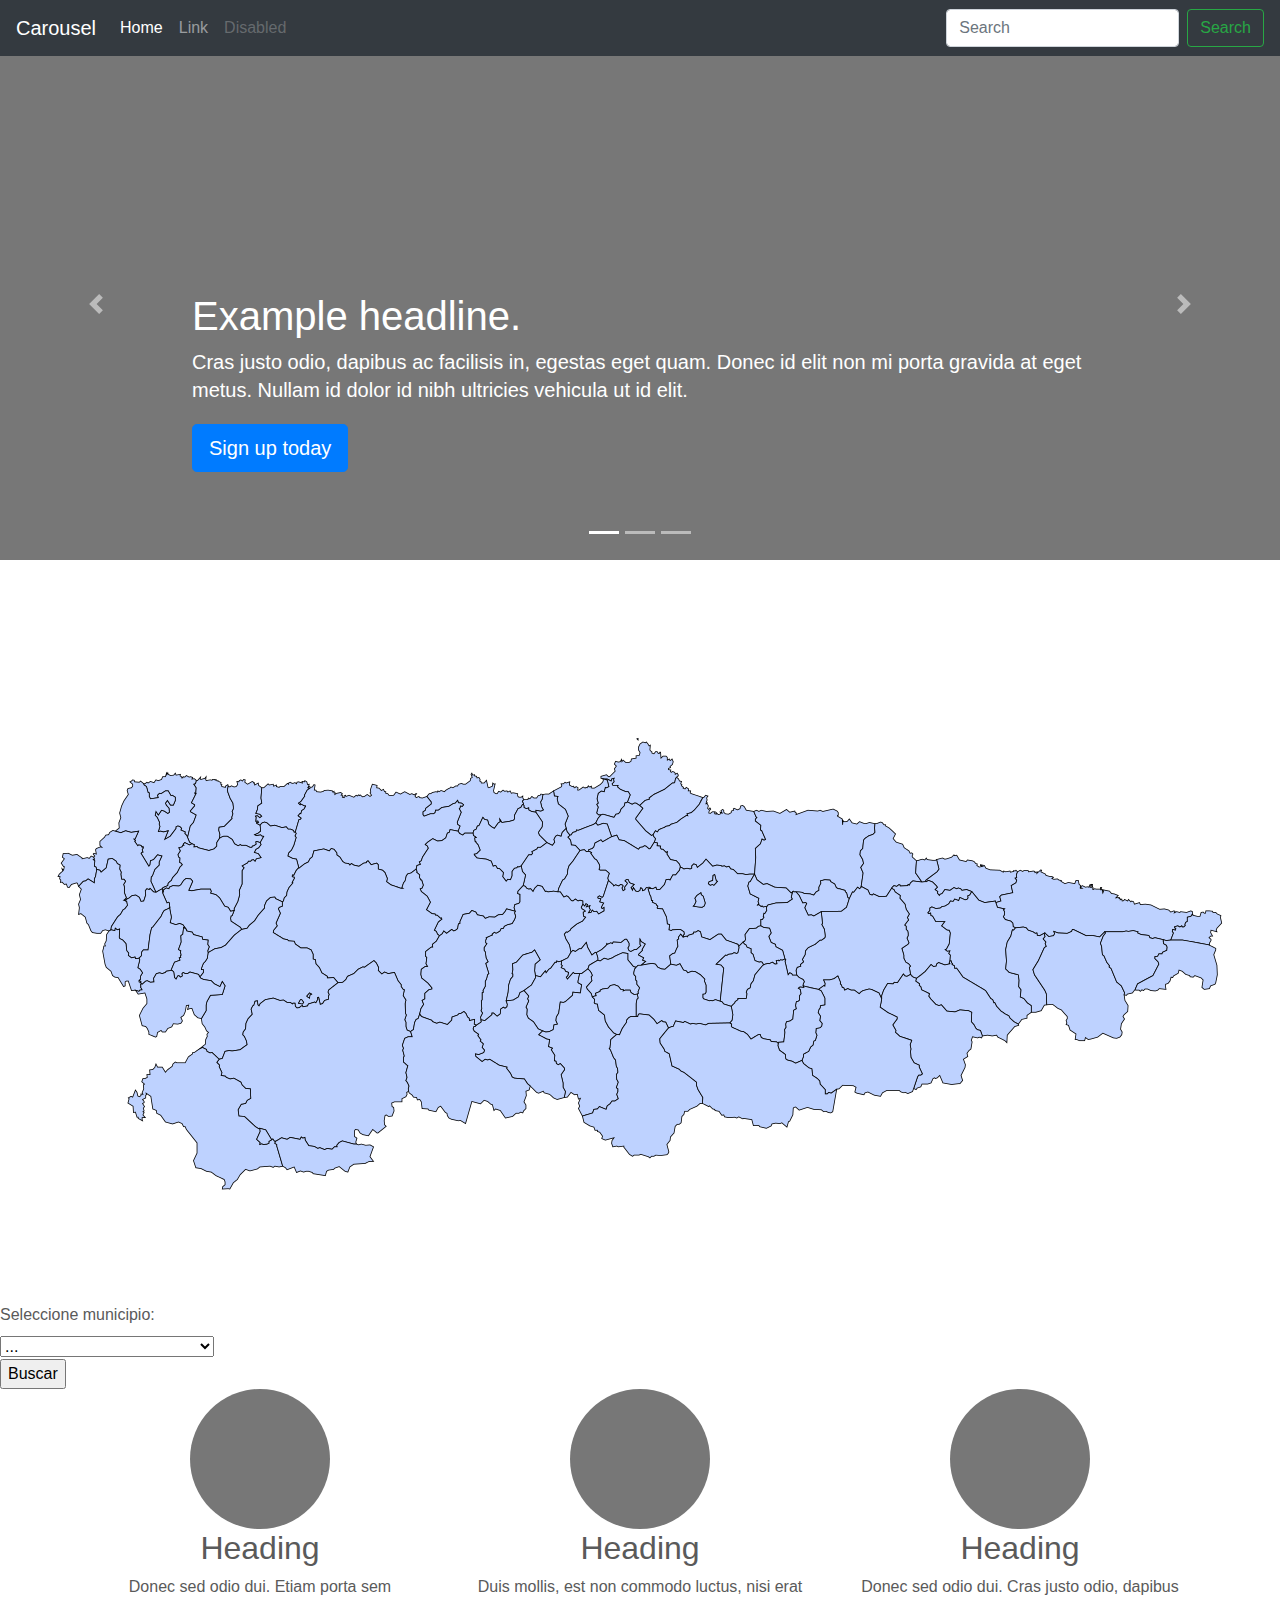
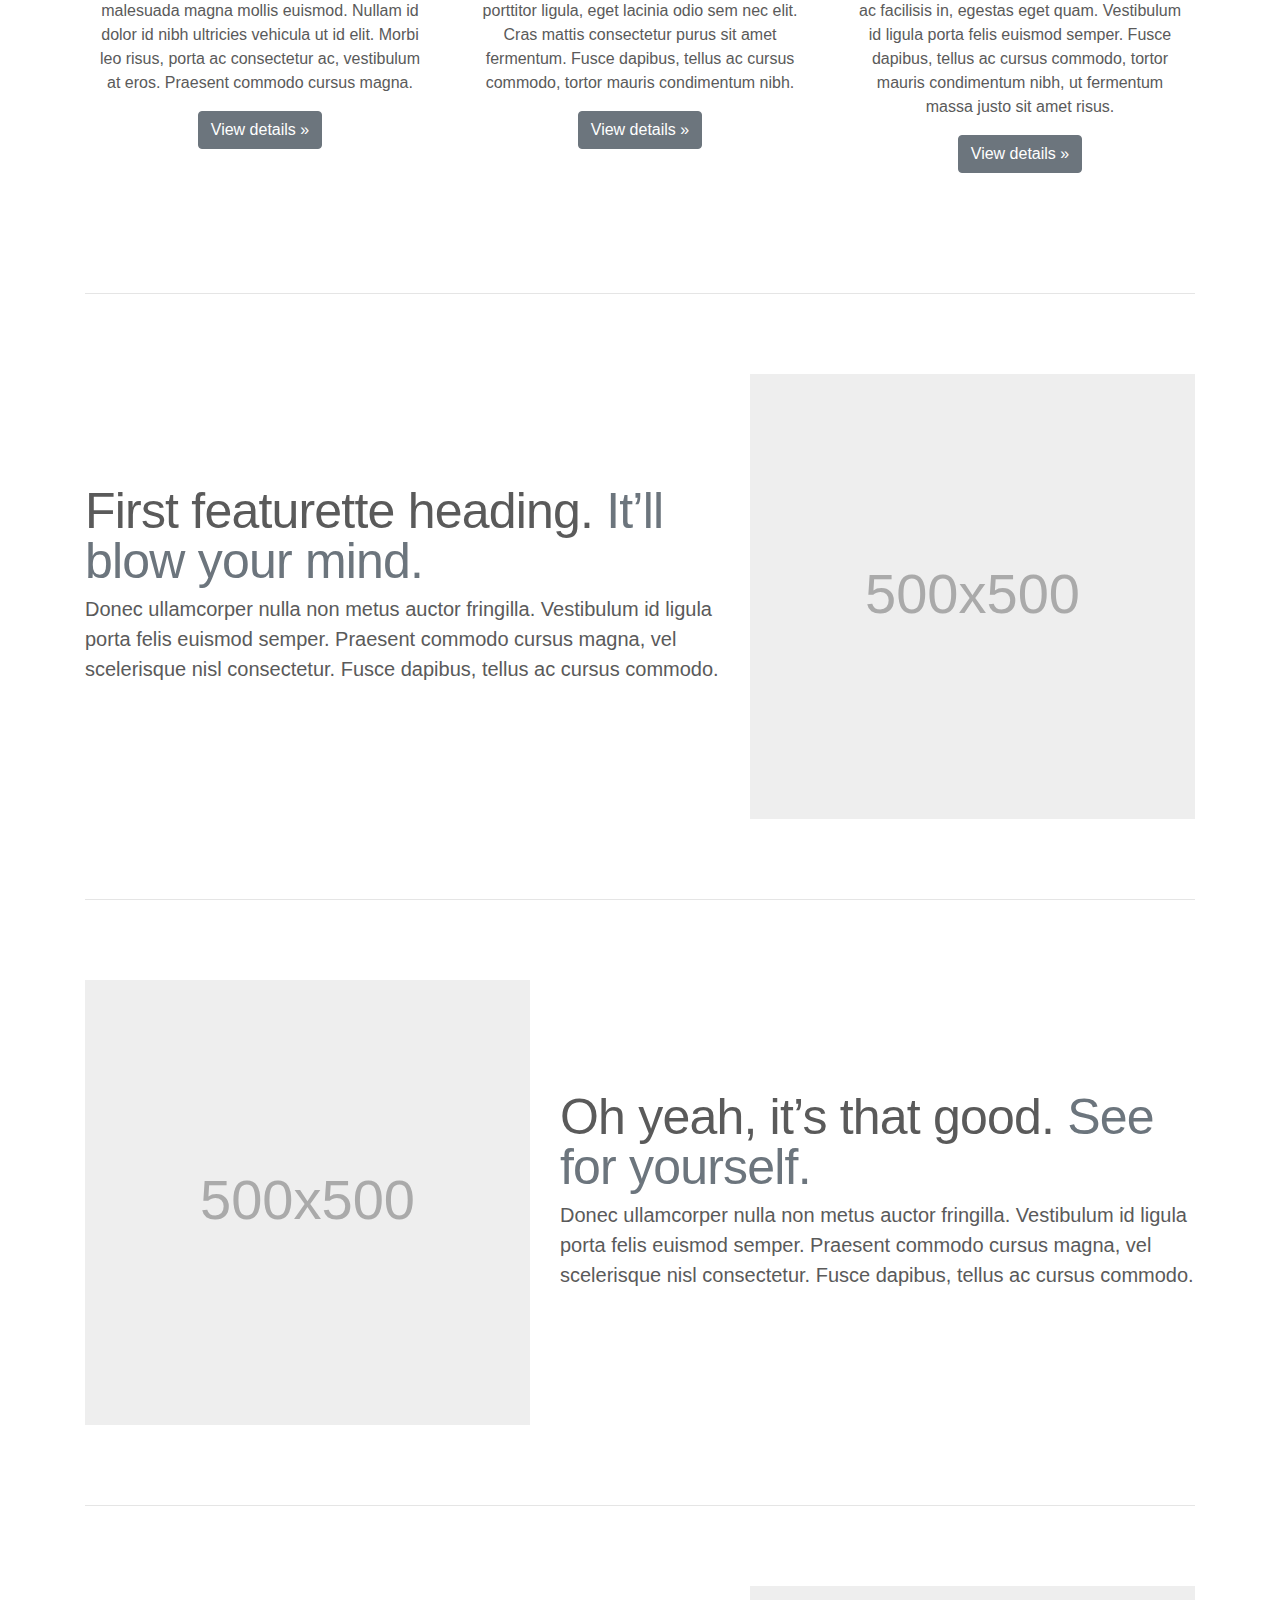
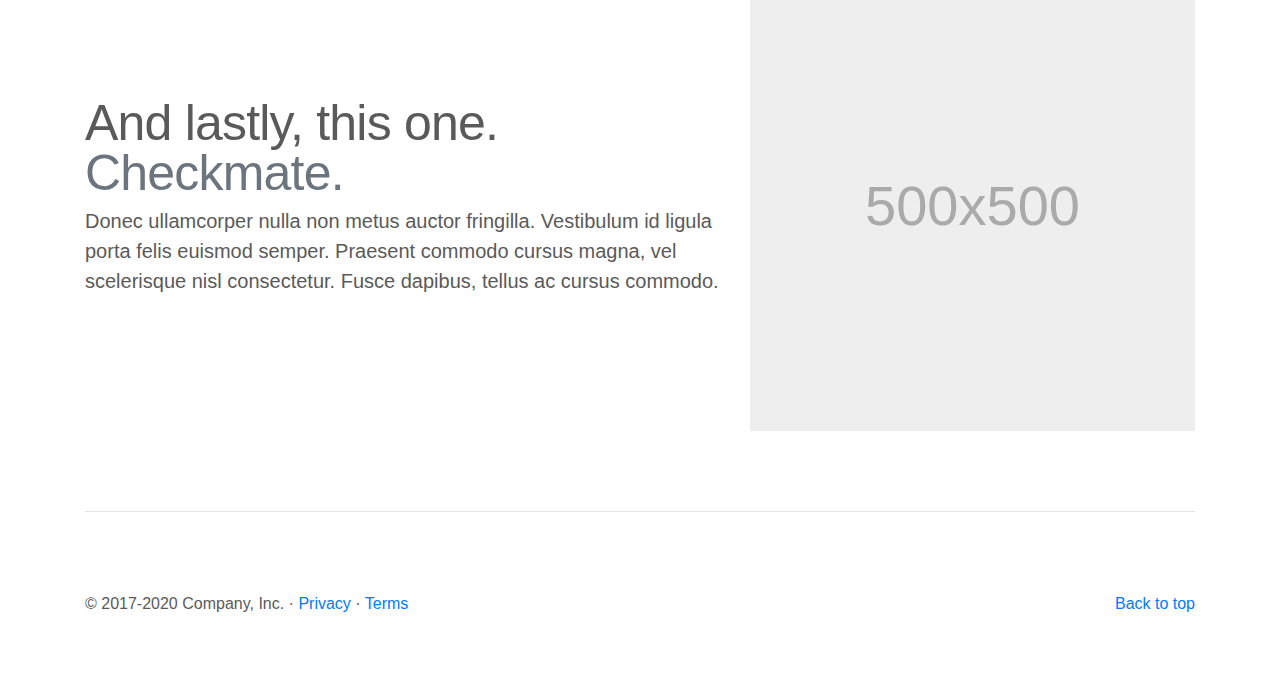
==== index.html @ c5cf4a92 "PROYVERANO2020_I" ====
<!doctype html>
<html lang="en">
  <head>
    <meta charset="utf-8">
    <meta name="viewport" content="width=device-width, initial-scale=1, shrink-to-fit=no">
    <meta name="description" content="">
    <meta name="author" content="Mark Otto, Jacob Thornton, and Bootstrap contributors">
    <meta name="generator" content="Jekyll v4.1.1">
    <title>Carousel Template · Bootstrap</title>

    <link rel="canonical" href="https://getbootstrap.com/docs/4.5/examples/carousel/">

    <!-- Bootstrap core CSS -->
<link rel="stylesheet" href="/css/bootstrap.min.css">    

    <!-- Favicons -->
<link rel="apple-touch-icon" href="/docs/4.5/assets/img/favicons/apple-touch-icon.png" sizes="180x180">
<link rel="icon" href="/docs/4.5/assets/img/favicons/favicon-32x32.png" sizes="32x32" type="image/png">
<link rel="icon" href="/docs/4.5/assets/img/favicons/favicon-16x16.png" sizes="16x16" type="image/png">
<link rel="manifest" href="/docs/4.5/assets/img/favicons/manifest.json">
<link rel="mask-icon" href="/docs/4.5/assets/img/favicons/safari-pinned-tab.svg" color="#563d7c">
<link rel="icon" href="/docs/4.5/assets/img/favicons/favicon.ico">
<meta name="msapplication-config" content="/docs/4.5/assets/img/favicons/browserconfig.xml">
<meta name="theme-color" content="#563d7c">


    <style>
      .bd-placeholder-img {
        font-size: 1.125rem;
        text-anchor: middle;
        -webkit-user-select: none;
        -moz-user-select: none;
        -ms-user-select: none;
        user-select: none;
      }

      @media (min-width: 768px) {
        .bd-placeholder-img-lg {
          font-size: 3.5rem;
        }
      }
    </style>
    <!-- Custom styles for this template -->
    <link href="/css/carousel.css" rel="stylesheet">
    
    <link rel="stylesheet" href="/css/estilos.css">
  </head>
  <body>
    <header>
  <nav class="navbar navbar-expand-md navbar-dark fixed-top bg-dark">
    <a class="navbar-brand" href="#">Carousel</a>
    <button class="navbar-toggler" type="button" data-toggle="collapse" data-target="#navbarCollapse" aria-controls="navbarCollapse" aria-expanded="false" aria-label="Toggle navigation">
      <span class="navbar-toggler-icon"></span>
    </button>
    <div class="collapse navbar-collapse" id="navbarCollapse">
      <ul class="navbar-nav mr-auto">
        <li class="nav-item active">
          <a class="nav-link" href="#">Home <span class="sr-only">(current)</span></a>
        </li>
        <li class="nav-item">
          <a class="nav-link" href="#">Link</a>
        </li>
        <li class="nav-item">
          <a class="nav-link disabled" href="#" tabindex="-1" aria-disabled="true">Disabled</a>
        </li>
      </ul>
      <form class="form-inline mt-2 mt-md-0">
        <input class="form-control mr-sm-2" type="text" placeholder="Search" aria-label="Search">
        <button class="btn btn-outline-success my-2 my-sm-0" type="submit">Search</button>
      </form>
    </div>
  </nav>
</header>

<main role="main">

  <div id="myCarousel" class="carousel slide" data-ride="carousel">
    <ol class="carousel-indicators">
      <li data-target="#myCarousel" data-slide-to="0" class="active"></li>
      <li data-target="#myCarousel" data-slide-to="1"></li>
      <li data-target="#myCarousel" data-slide-to="2"></li>
    </ol>
    <div class="carousel-inner">
      <div class="carousel-item active">
        <svg class="bd-placeholder-img" width="100%" height="100%" xmlns="http://www.w3.org/2000/svg" preserveAspectRatio="xMidYMid slice" focusable="false" role="img"><rect width="100%" height="100%" fill="#777"/></svg>
        <div class="container">
          <div class="carousel-caption text-left">
            <h1>Example headline.</h1>
            <p>Cras justo odio, dapibus ac facilisis in, egestas eget quam. Donec id elit non mi porta gravida at eget metus. Nullam id dolor id nibh ultricies vehicula ut id elit.</p>
            <p><a class="btn btn-lg btn-primary" href="#" role="button">Sign up today</a></p>
          </div>
        </div>
      </div>
      <div class="carousel-item">
        <svg class="bd-placeholder-img" width="100%" height="100%" xmlns="http://www.w3.org/2000/svg" preserveAspectRatio="xMidYMid slice" focusable="false" role="img"><rect width="100%" height="100%" fill="#777"/></svg>
        <div class="container">
          <div class="carousel-caption">
            <h1>Another example headline.</h1>
            <p>Cras justo odio, dapibus ac facilisis in, egestas eget quam. Donec id elit non mi porta gravida at eget metus. Nullam id dolor id nibh ultricies vehicula ut id elit.</p>
            <p><a class="btn btn-lg btn-primary" href="#" role="button">Learn more</a></p>
          </div>
        </div>
      </div>
      <div class="carousel-item">
        <svg class="bd-placeholder-img" width="100%" height="100%" xmlns="http://www.w3.org/2000/svg" preserveAspectRatio="xMidYMid slice" focusable="false" role="img"><rect width="100%" height="100%" fill="#777"/></svg>
        <div class="container">
          <div class="carousel-caption text-right">
            <h1>One more for good measure.</h1>
            <p>Cras justo odio, dapibus ac facilisis in, egestas eget quam. Donec id elit non mi porta gravida at eget metus. Nullam id dolor id nibh ultricies vehicula ut id elit.</p>
            <p><a class="btn btn-lg btn-primary" href="#" role="button">Browse gallery</a></p>
          </div>
        </div>
      </div>
    </div>
    <a class="carousel-control-prev" href="#myCarousel" role="button" data-slide="prev">
      <span class="carousel-control-prev-icon" aria-hidden="true"></span>
      <span class="sr-only">Previous</span>
    </a>
    <a class="carousel-control-next" href="#myCarousel" role="button" data-slide="next">
      <span class="carousel-control-next-icon" aria-hidden="true"></span>
      <span class="sr-only">Next</span>
    </a>
  </div>
  
<!--  Mapa de Asturias-->

<div class="row">
    <div class="col-md-12">
        <img src="/img/Asturias_-_Mapa_municipal.svg.png" alt="Mapa municipal Asturias" class="mapa__centrar-mapa">
    </div>
</div>

<!--Formulario municipios-->

<form name="frmLocalidad" method="get" action="/es/eltiempo/prediccion/municipios">
			<input type="hidden" name="w" value="0" />
			<input type="hidden" name="o" value="0" />
			<div class="titulo">
					<label class="form_nombre_campo" for="localidades_selector">
						Seleccione municipio:</label>
			</div>
			<div class="contenedor_central">
						<select class="form_combo_box" name="l" id="localidades_selector">
							<option selected="selected" value="">...</option>
							<option value="allande-pola-de-allande-id33001">Allande</option>
							<option value="aller-cabanaquinta-cabanaquinta-id33002">Aller</option>
							<option value="amieva-sames-id33003">Amieva</option>
							<option value="aviles-id33004">Avilés</option>
							<option value="belmonte-de-miranda-belmonte-balmonte-id33005">Belmonte de Miranda</option>
							<option value="bimenes-martimporra-id33006">Bimenes</option>
							<option value="boal-bual-id33007">Boal</option>
							<option value="cabrales-carrena-id33008">Cabrales</option>
							<option value="cabranes-santolaya-id33009">Cabranes</option>
							<option value="candamo-grullos-id33010">Candamo</option>
							<option value="cangas-del-narcea-id33011">Cangas del Narcea</option>
							<option value="cangas-de-onis-cangues-d-onis-cangas-de-onis-id33012">Cangas de Onís</option>
							<option value="caravia-prado-id33013">Caravia</option>
							<option value="carreno-candas-id33014">Carreño</option>
							<option value="caso-campu-el-id33015">Caso</option>
							<option value="castrillon-piedrasblancas-id33016">Castrillón</option>
							<option value="castropol-id33017">Castropol</option>
							<option value="coana-id33018">Coaña</option>
							<option value="colunga-id33019">Colunga</option>
							<option value="corvera-de-asturias-nubledo-nubleo-id33020">Corvera de Asturias</option>
							<option value="cudillero-id33021">Cudillero</option>
							<option value="degana-id33022">Degaña</option>
							<option value="franco-el-carida-a-id33023">Franco, El</option>
							<option value="gijon-gijon-xixon-id33024">Gijón</option>
							<option value="gozon-lluanco-luanco-id33025">Gozón</option>
							<option value="grado-grau-grado-id33026">Grado</option>
							<option value="grandas-de-salime-id33027">Grandas de Salime</option>
							<option value="ibias-san-antolin-id33028">Ibias</option>
							<option value="illano-id33029">Illano</option>
							<option value="illas-callezuela-id33030">Illas</option>
							<option value="langreo-llangreu-langreo-id33031">Langreo</option>
							<option value="laviana-pola-llaviana-la-pola-de-laviana-id33032">Laviana</option>
							<option value="lena-pola-la-id33033">Lena</option>
							<option value="llanera-posada-id33035">Llanera</option>
							<option value="llanes-id33036">Llanes</option>
							<option value="mieres-mieres-del-camin-id33037">Mieres</option>
							<option value="morcin-santolaya-id33038">Morcín</option>
							<option value="muros-de-nalon-id33039">Muros de Nalón</option>
							<option value="nava-id33040">Nava</option>
							<option value="navia-id33041">Navia</option>
							<option value="norena-id33042">Noreña</option>
							<option value="onis-benia-de-onis-id33043">Onís</option>
							<option value="oviedo-id33044">Oviedo</option>
							<option value="parres-arriondes-les-id33045">Parres</option>
							<option value="penamellera-alta-alles-id33046">Peñamellera Alta</option>
							<option value="penamellera-baja-panes-id33047">Peñamellera Baja</option>
							<option value="pesoz-pezos-pesoz-id33048">Pesoz</option>
							<option value="pilona-infiestu-l-id33049">Piloña</option>
							<option value="ponga-san-xuan-san-juan-de-beleno-id33050">Ponga</option>
							<option value="pravia-id33051">Pravia</option>
							<option value="proaza-id33052">Proaza</option>
							<option value="quiros-barzana-id33053">Quirós</option>
							<option value="regueras-las-santullano-id33054">Regueras, Las</option>
							<option value="ribadedeva-colombres-id33055">Ribadedeva</option>
							<option value="ribadesella-ribadesella-ribeseya-id33056">Ribadesella</option>
							<option value="ribera-de-arriba-soto-ribera-id33057">Ribera de Arriba</option>
							<option value="riosa-vega-la-id33058">Riosa</option>
							<option value="salas-id33059">Salas</option>
							<option value="san-martin-del-rey-aurelio-id33060">San Martín del Rey Aurelio</option>
							<option value="san-martin-de-oscos-samartin-id33061">San Martín de Oscos</option>
							<option value="santa-eulalia-de-oscos-santalla-id33062">Santa Eulalia de Oscos</option>
							<option value="san-tirso-de-abres-llano-el-id33063">San Tirso de Abres</option>
							<option value="santo-adriano-villanueva-id33064">Santo Adriano</option>
							<option value="sariego-vega-id33065">Sariego</option>
							<option value="siero-pola-siero-la-id33066">Siero</option>
							<option value="sobrescobio-rusecu-rioseco-id33067">Sobrescobio</option>
							<option value="somiedo-pola-de-somiedo-id33068">Somiedo</option>
							<option value="soto-del-barco-id33069">Soto del Barco</option>
							<option value="tapia-de-casariego-id33070">Tapia de Casariego</option>
							<option value="taramundi-id33071">Taramundi</option>
							<option value="teverga-plaza-la-id33072">Teverga</option>
							<option value="tineo-id33073">Tineo</option>
							<option value="valdes-luarca-id33034">Valdés</option>
							<option value="vegadeo-veiga-a-vegadeo-id33074">Vegadeo</option>
							<option value="villanueva-de-oscos-vilanova-id33075">Villanueva de Oscos</option>
							<option value="villaviciosa-id33076">Villaviciosa</option>
							<option value="villayon-id33077">Villayón</option>
							<option value="yernes-y-tameza-villabre-id33078">Yernes y Tameza</option>
							</select>
						<input type="hidden" name="p" value="33" />
				<div class="align_right">
					<input type="submit" value="Buscar" class="form_submit" /></div>
			</div>
		</form>



  <!-- Marketing messaging and featurettes
  ================================================== -->
  <!-- Wrap the rest of the page in another container to center all the content. -->

  <div class="container marketing">

    <!-- Three columns of text below the carousel -->
    <div class="row">
      <div class="col-lg-4">
        <svg class="bd-placeholder-img rounded-circle" width="140" height="140" xmlns="http://www.w3.org/2000/svg" preserveAspectRatio="xMidYMid slice" focusable="false" role="img" aria-label="Placeholder: 140x140"><title>Placeholder</title><rect width="100%" height="100%" fill="#777"/><text x="50%" y="50%" fill="#777" dy=".3em">140x140</text></svg>
        <h2>Heading</h2>
        <p>Donec sed odio dui. Etiam porta sem malesuada magna mollis euismod. Nullam id dolor id nibh ultricies vehicula ut id elit. Morbi leo risus, porta ac consectetur ac, vestibulum at eros. Praesent commodo cursus magna.</p>
        <p><a class="btn btn-secondary" href="#" role="button">View details &raquo;</a></p>
      </div><!-- /.col-lg-4 -->
      <div class="col-lg-4">
        <svg class="bd-placeholder-img rounded-circle" width="140" height="140" xmlns="http://www.w3.org/2000/svg" preserveAspectRatio="xMidYMid slice" focusable="false" role="img" aria-label="Placeholder: 140x140"><title>Placeholder</title><rect width="100%" height="100%" fill="#777"/><text x="50%" y="50%" fill="#777" dy=".3em">140x140</text></svg>
        <h2>Heading</h2>
        <p>Duis mollis, est non commodo luctus, nisi erat porttitor ligula, eget lacinia odio sem nec elit. Cras mattis consectetur purus sit amet fermentum. Fusce dapibus, tellus ac cursus commodo, tortor mauris condimentum nibh.</p>
        <p><a class="btn btn-secondary" href="#" role="button">View details &raquo;</a></p>
      </div><!-- /.col-lg-4 -->
      <div class="col-lg-4">
        <svg class="bd-placeholder-img rounded-circle" width="140" height="140" xmlns="http://www.w3.org/2000/svg" preserveAspectRatio="xMidYMid slice" focusable="false" role="img" aria-label="Placeholder: 140x140"><title>Placeholder</title><rect width="100%" height="100%" fill="#777"/><text x="50%" y="50%" fill="#777" dy=".3em">140x140</text></svg>
        <h2>Heading</h2>
        <p>Donec sed odio dui. Cras justo odio, dapibus ac facilisis in, egestas eget quam. Vestibulum id ligula porta felis euismod semper. Fusce dapibus, tellus ac cursus commodo, tortor mauris condimentum nibh, ut fermentum massa justo sit amet risus.</p>
        <p><a class="btn btn-secondary" href="#" role="button">View details &raquo;</a></p>
      </div><!-- /.col-lg-4 -->
    </div><!-- /.row -->


    <!-- START THE FEATURETTES -->

    <hr class="featurette-divider">

    <div class="row featurette">
      <div class="col-md-7">
        <h2 class="featurette-heading">First featurette heading. <span class="text-muted">It’ll blow your mind.</span></h2>
        <p class="lead">Donec ullamcorper nulla non metus auctor fringilla. Vestibulum id ligula porta felis euismod semper. Praesent commodo cursus magna, vel scelerisque nisl consectetur. Fusce dapibus, tellus ac cursus commodo.</p>
      </div>
      <div class="col-md-5">
        <svg class="bd-placeholder-img bd-placeholder-img-lg featurette-image img-fluid mx-auto" width="500" height="500" xmlns="http://www.w3.org/2000/svg" preserveAspectRatio="xMidYMid slice" focusable="false" role="img" aria-label="Placeholder: 500x500"><title>Placeholder</title><rect width="100%" height="100%" fill="#eee"/><text x="50%" y="50%" fill="#aaa" dy=".3em">500x500</text></svg>
      </div>
    </div>

    <hr class="featurette-divider">

    <div class="row featurette">
      <div class="col-md-7 order-md-2">
        <h2 class="featurette-heading">Oh yeah, it’s that good. <span class="text-muted">See for yourself.</span></h2>
        <p class="lead">Donec ullamcorper nulla non metus auctor fringilla. Vestibulum id ligula porta felis euismod semper. Praesent commodo cursus magna, vel scelerisque nisl consectetur. Fusce dapibus, tellus ac cursus commodo.</p>
      </div>
      <div class="col-md-5 order-md-1">
        <svg class="bd-placeholder-img bd-placeholder-img-lg featurette-image img-fluid mx-auto" width="500" height="500" xmlns="http://www.w3.org/2000/svg" preserveAspectRatio="xMidYMid slice" focusable="false" role="img" aria-label="Placeholder: 500x500"><title>Placeholder</title><rect width="100%" height="100%" fill="#eee"/><text x="50%" y="50%" fill="#aaa" dy=".3em">500x500</text></svg>
      </div>
    </div>

    <hr class="featurette-divider">

    <div class="row featurette">
      <div class="col-md-7">
        <h2 class="featurette-heading">And lastly, this one. <span class="text-muted">Checkmate.</span></h2>
        <p class="lead">Donec ullamcorper nulla non metus auctor fringilla. Vestibulum id ligula porta felis euismod semper. Praesent commodo cursus magna, vel scelerisque nisl consectetur. Fusce dapibus, tellus ac cursus commodo.</p>
      </div>
      <div class="col-md-5">
        <svg class="bd-placeholder-img bd-placeholder-img-lg featurette-image img-fluid mx-auto" width="500" height="500" xmlns="http://www.w3.org/2000/svg" preserveAspectRatio="xMidYMid slice" focusable="false" role="img" aria-label="Placeholder: 500x500"><title>Placeholder</title><rect width="100%" height="100%" fill="#eee"/><text x="50%" y="50%" fill="#aaa" dy=".3em">500x500</text></svg>
      </div>
    </div>

    <hr class="featurette-divider">

    <!-- /END THE FEATURETTES -->

  </div><!-- /.container -->


  <!-- FOOTER -->
  <footer class="container">
    <p class="float-right"><a href="#">Back to top</a></p>
    <p>&copy; 2017-2020 Company, Inc. &middot; <a href="#">Privacy</a> &middot; <a href="#">Terms</a></p>
  </footer>
</main>
<script src="/js/jquery-3.5.1.slim.min.js" integrity="sha384-DfXdz2htPH0lsSSs5nCTpuj/zy4C+OGpamoFVy38MVBnE+IbbVYUew+OrCXaRkfj" crossorigin="anonymous"></script>
      <script>window.jQuery || document.write('<script src="/js/jquery-3.5.1.slim.min.js"><\/script>')</script><script src="/js/bootstrap.bundle.min.js" integrity="sha384-LtrjvnR4Twt/qOuYxE721u19sVFLVSA4hf/rRt6PrZTmiPltdZcI7q7PXQBYTKyf" crossorigin="anonymous"></script></body>
</html>
---- css/carousel.css ----
/* GLOBAL STYLES
-------------------------------------------------- */
/* Padding below the footer and lighter body text */

body {
  padding-top: 3rem;
  padding-bottom: 3rem;
  color: #5a5a5a;
}


/* CUSTOMIZE THE CAROUSEL
-------------------------------------------------- */

/* Carousel base class */
.carousel {
  margin-bottom: 4rem;
}
/* Since positioning the image, we need to help out the caption */
.carousel-caption {
  bottom: 3rem;
  z-index: 10;
}

/* Declare heights because of positioning of img element */
.carousel-item {
  height: 32rem;
}
.carousel-item > img {
  position: absolute;
  top: 0;
  left: 0;
  min-width: 100%;
  height: 32rem;
}


/* MARKETING CONTENT
-------------------------------------------------- */

/* Center align the text within the three columns below the carousel */
.marketing .col-lg-4 {
  margin-bottom: 1.5rem;
  text-align: center;
}
.marketing h2 {
  font-weight: 400;
}
.marketing .col-lg-4 p {
  margin-right: .75rem;
  margin-left: .75rem;
}


/* Featurettes
------------------------- */

.featurette-divider {
  margin: 5rem 0; /* Space out the Bootstrap <hr> more */
}

/* Thin out the marketing headings */
.featurette-heading {
  font-weight: 300;
  line-height: 1;
  letter-spacing: -.05rem;
}


/* RESPONSIVE CSS
-------------------------------------------------- */

@media (min-width: 40em) {
  /* Bump up size of carousel content */
  .carousel-caption p {
    margin-bottom: 1.25rem;
    font-size: 1.25rem;
    line-height: 1.4;
  }

  .featurette-heading {
    font-size: 50px;
  }
}

@media (min-width: 62em) {
  .featurette-heading {
    margin-top: 7rem;
  }
}
---- css/estilos.css ----
.mapa__centrar-mapa {
    display: block;
    margin: auto;
}
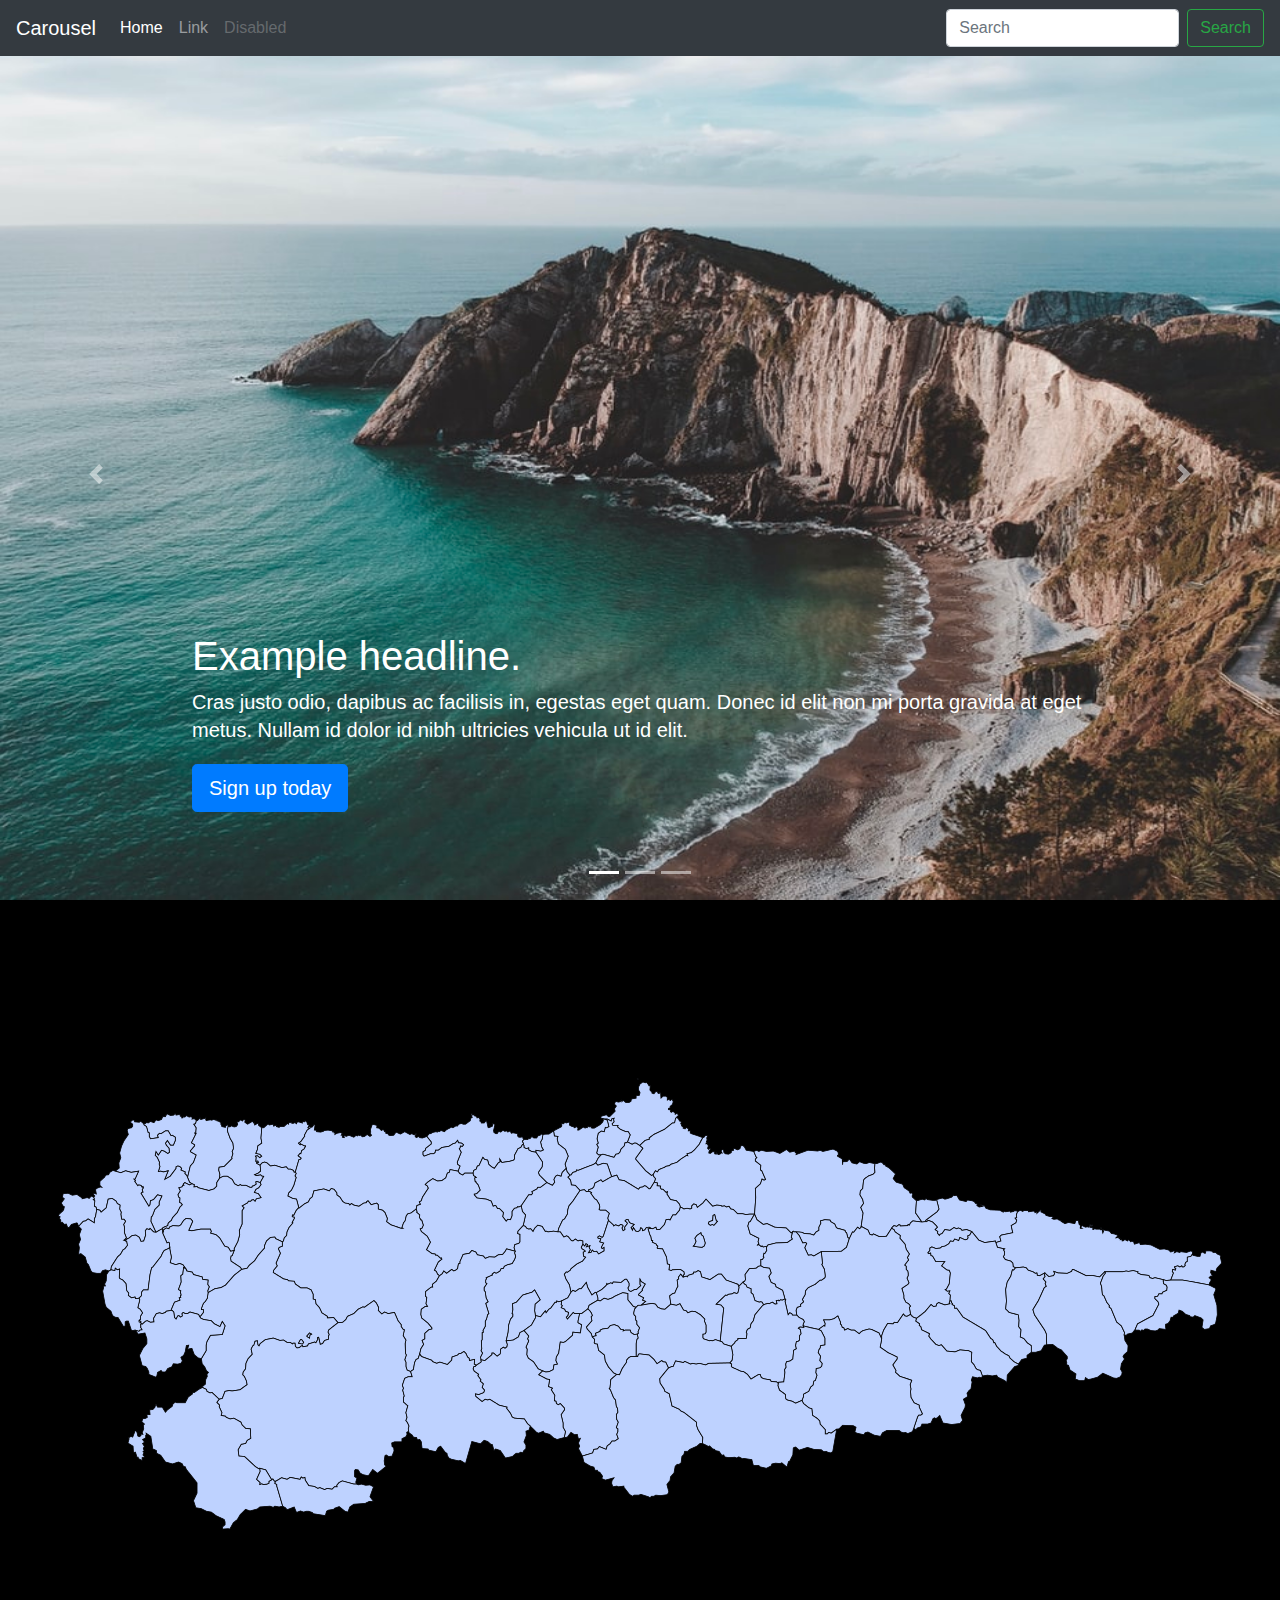
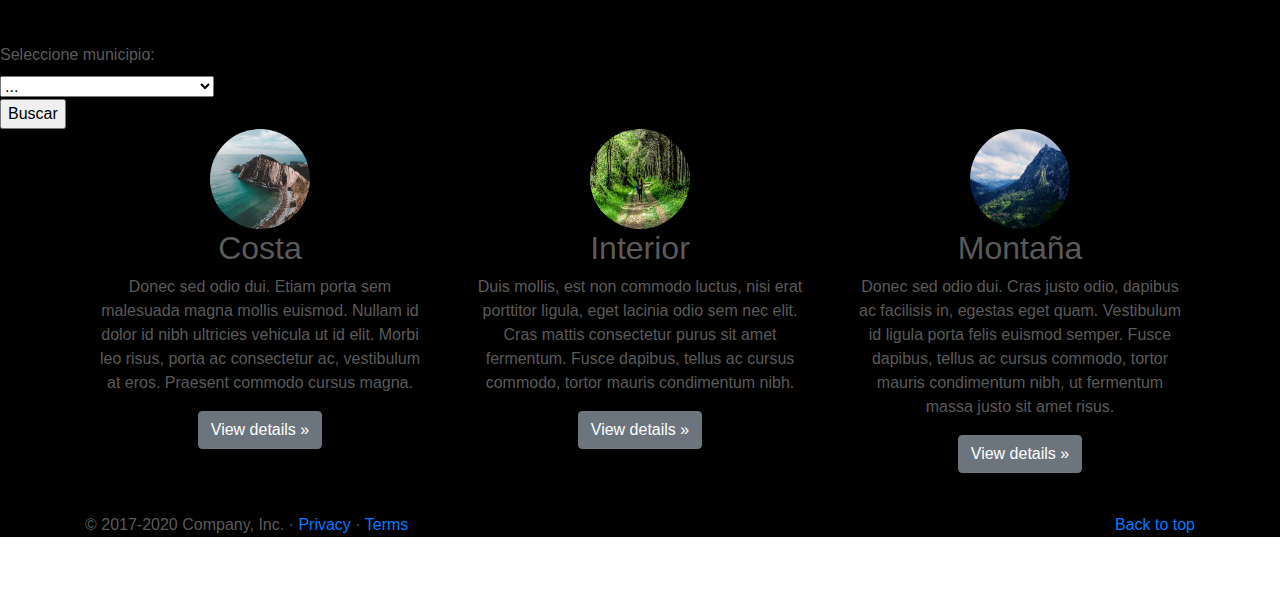
==== commit 03768581: "PROYVERANO2020_III" ====
--- a/index.html
+++ b/index.html
@@ -83,7 +83,7 @@
     </ol>
     <div class="carousel-inner">
       <div class="carousel-item active">
-        <svg class="bd-placeholder-img" width="100%" height="100%" xmlns="http://www.w3.org/2000/svg" preserveAspectRatio="xMidYMid slice" focusable="false" role="img"><rect width="100%" height="100%" fill="#777"/></svg>
+        <img src="/img/costa.jpg" alt="costa">
         <div class="container">
           <div class="carousel-caption text-left">
             <h1>Example headline.</h1>
@@ -93,7 +93,7 @@
         </div>
       </div>
       <div class="carousel-item">
-        <svg class="bd-placeholder-img" width="100%" height="100%" xmlns="http://www.w3.org/2000/svg" preserveAspectRatio="xMidYMid slice" focusable="false" role="img"><rect width="100%" height="100%" fill="#777"/></svg>
+         <img src="/img/interior.jpg" alt="interior">
         <div class="container">
           <div class="carousel-caption">
             <h1>Another example headline.</h1>
@@ -103,7 +103,7 @@
         </div>
       </div>
       <div class="carousel-item">
-        <svg class="bd-placeholder-img" width="100%" height="100%" xmlns="http://www.w3.org/2000/svg" preserveAspectRatio="xMidYMid slice" focusable="false" role="img"><rect width="100%" height="100%" fill="#777"/></svg>
+         <img src="/img/montana.jpg" alt="montana">
         <div class="container">
           <div class="carousel-caption text-right">
             <h1>One more for good measure.</h1>
@@ -125,15 +125,23 @@
   
 <!--  Mapa de Asturias-->
 
+<!--
 <div class="row">
     <div class="col-md-12">
         <img src="/img/Asturias_-_Mapa_municipal.svg.png" alt="Mapa municipal Asturias" class="mapa__centrar-mapa">
     </div>
 </div>
+-->
+
+<div class="row">
+    <div class="col-md-12">
+        <img src="/img/Asturias_-_Mapa_municipal.svg.png" alt="Mapa municipal Asturias" class="img-fluid">
+    </div>
+</div>
 
 <!--Formulario municipios-->
 
-<form name="frmLocalidad" method="get" action="/es/eltiempo/prediccion/municipios">
+<form name="frmLocalidad" method="get" action="municipio.html">
 			<input type="hidden" name="w" value="0" />
 			<input type="hidden" name="o" value="0" />
 			<div class="titulo">
@@ -239,20 +247,20 @@
     <!-- Three columns of text below the carousel -->
     <div class="row">
       <div class="col-lg-4">
-        <svg class="bd-placeholder-img rounded-circle" width="140" height="140" xmlns="http://www.w3.org/2000/svg" preserveAspectRatio="xMidYMid slice" focusable="false" role="img" aria-label="Placeholder: 140x140"><title>Placeholder</title><rect width="100%" height="100%" fill="#777"/><text x="50%" y="50%" fill="#777" dy=".3em">140x140</text></svg>
-        <h2>Heading</h2>
+        <img src="/img/costa.jpg" alt="costa" class="marketing__imagenes">
+        <h2>Costa</h2>
         <p>Donec sed odio dui. Etiam porta sem malesuada magna mollis euismod. Nullam id dolor id nibh ultricies vehicula ut id elit. Morbi leo risus, porta ac consectetur ac, vestibulum at eros. Praesent commodo cursus magna.</p>
         <p><a class="btn btn-secondary" href="#" role="button">View details &raquo;</a></p>
       </div><!-- /.col-lg-4 -->
       <div class="col-lg-4">
-        <svg class="bd-placeholder-img rounded-circle" width="140" height="140" xmlns="http://www.w3.org/2000/svg" preserveAspectRatio="xMidYMid slice" focusable="false" role="img" aria-label="Placeholder: 140x140"><title>Placeholder</title><rect width="100%" height="100%" fill="#777"/><text x="50%" y="50%" fill="#777" dy=".3em">140x140</text></svg>
-        <h2>Heading</h2>
+       <img src="/img/interior.jpg" alt="interior" class="marketing__imagenes">
+        <h2>Interior</h2>
         <p>Duis mollis, est non commodo luctus, nisi erat porttitor ligula, eget lacinia odio sem nec elit. Cras mattis consectetur purus sit amet fermentum. Fusce dapibus, tellus ac cursus commodo, tortor mauris condimentum nibh.</p>
         <p><a class="btn btn-secondary" href="#" role="button">View details &raquo;</a></p>
       </div><!-- /.col-lg-4 -->
       <div class="col-lg-4">
-        <svg class="bd-placeholder-img rounded-circle" width="140" height="140" xmlns="http://www.w3.org/2000/svg" preserveAspectRatio="xMidYMid slice" focusable="false" role="img" aria-label="Placeholder: 140x140"><title>Placeholder</title><rect width="100%" height="100%" fill="#777"/><text x="50%" y="50%" fill="#777" dy=".3em">140x140</text></svg>
-        <h2>Heading</h2>
+        <img src="/img/montana.jpg" alt="montana" class="marketing__imagenes">
+        <h2>Montaña</h2>
         <p>Donec sed odio dui. Cras justo odio, dapibus ac facilisis in, egestas eget quam. Vestibulum id ligula porta felis euismod semper. Fusce dapibus, tellus ac cursus commodo, tortor mauris condimentum nibh, ut fermentum massa justo sit amet risus.</p>
         <p><a class="btn btn-secondary" href="#" role="button">View details &raquo;</a></p>
       </div><!-- /.col-lg-4 -->
@@ -261,6 +269,7 @@
 
     <!-- START THE FEATURETTES -->
 
+<!--
     <hr class="featurette-divider">
 
     <div class="row featurette">
@@ -298,6 +307,7 @@
     </div>
 
     <hr class="featurette-divider">
+-->
 
     <!-- /END THE FEATURETTES -->
 
--- a/css/carousel.css
+++ b/css/carousel.css
@@ -31,7 +31,8 @@
   top: 0;
   left: 0;
   min-width: 100%;
-  height: 32rem;
+/*  height: 32rem;*/
+    height: 100vh;
 }
 
 
--- a/css/estilos.css
+++ b/css/estilos.css
@@ -1,5 +1,80 @@
+/*
 .mapa__centrar-mapa {
     display: block;
     margin: auto;
 }
+*/
 
+.img-fluid {
+    display: block;
+    margin: auto;
+}
+
+.login__form {
+    background: #000;
+    width: 100%; /*meto ancho y alto para que me centre el div verticalmente*/
+    height: 100vh;
+    display: flex;
+    flex-direction: column;
+    align-items: center;
+    justify-content: center;
+    
+    /*imagen de fondo*/
+    background-image: url(/img/unsplash-Samuel%20Ferrara.jpg);
+    background-position: center;
+    background-size: cover;
+    
+/*
+    flex-wrap: wrap;
+    gap: 12px;
+*/
+}
+
+.motivo {     
+    background: rgba(255,255,255,.5);
+    width: 275px;
+    height: 200px;
+    border-radius: 5px;
+    display: flex;
+    flex-direction: column;
+    align-items: center;
+    justify-content: center;
+    
+}
+
+/*
+.login__form > * { todos los hijos
+     margin-top: 12px;
+}
+*/
+
+.motivo > [type] {    /*todos los hijos que tenga type*/
+    margin-bottom: 12px;
+    border: none;
+    border-radius: 5px;
+    width: 250px;    
+}
+
+.motivo > a {
+    font-size: 12px;
+    color: #000;
+}
+
+
+main {
+    background: #000;
+}
+
+.carousel-item {
+    height: 100vh;
+    margin-top: -48px;
+}
+
+
+.marketing__imagenes {
+    width: 100px;    
+    height: 100px;
+    border-radius: 50%;    
+}
+
+
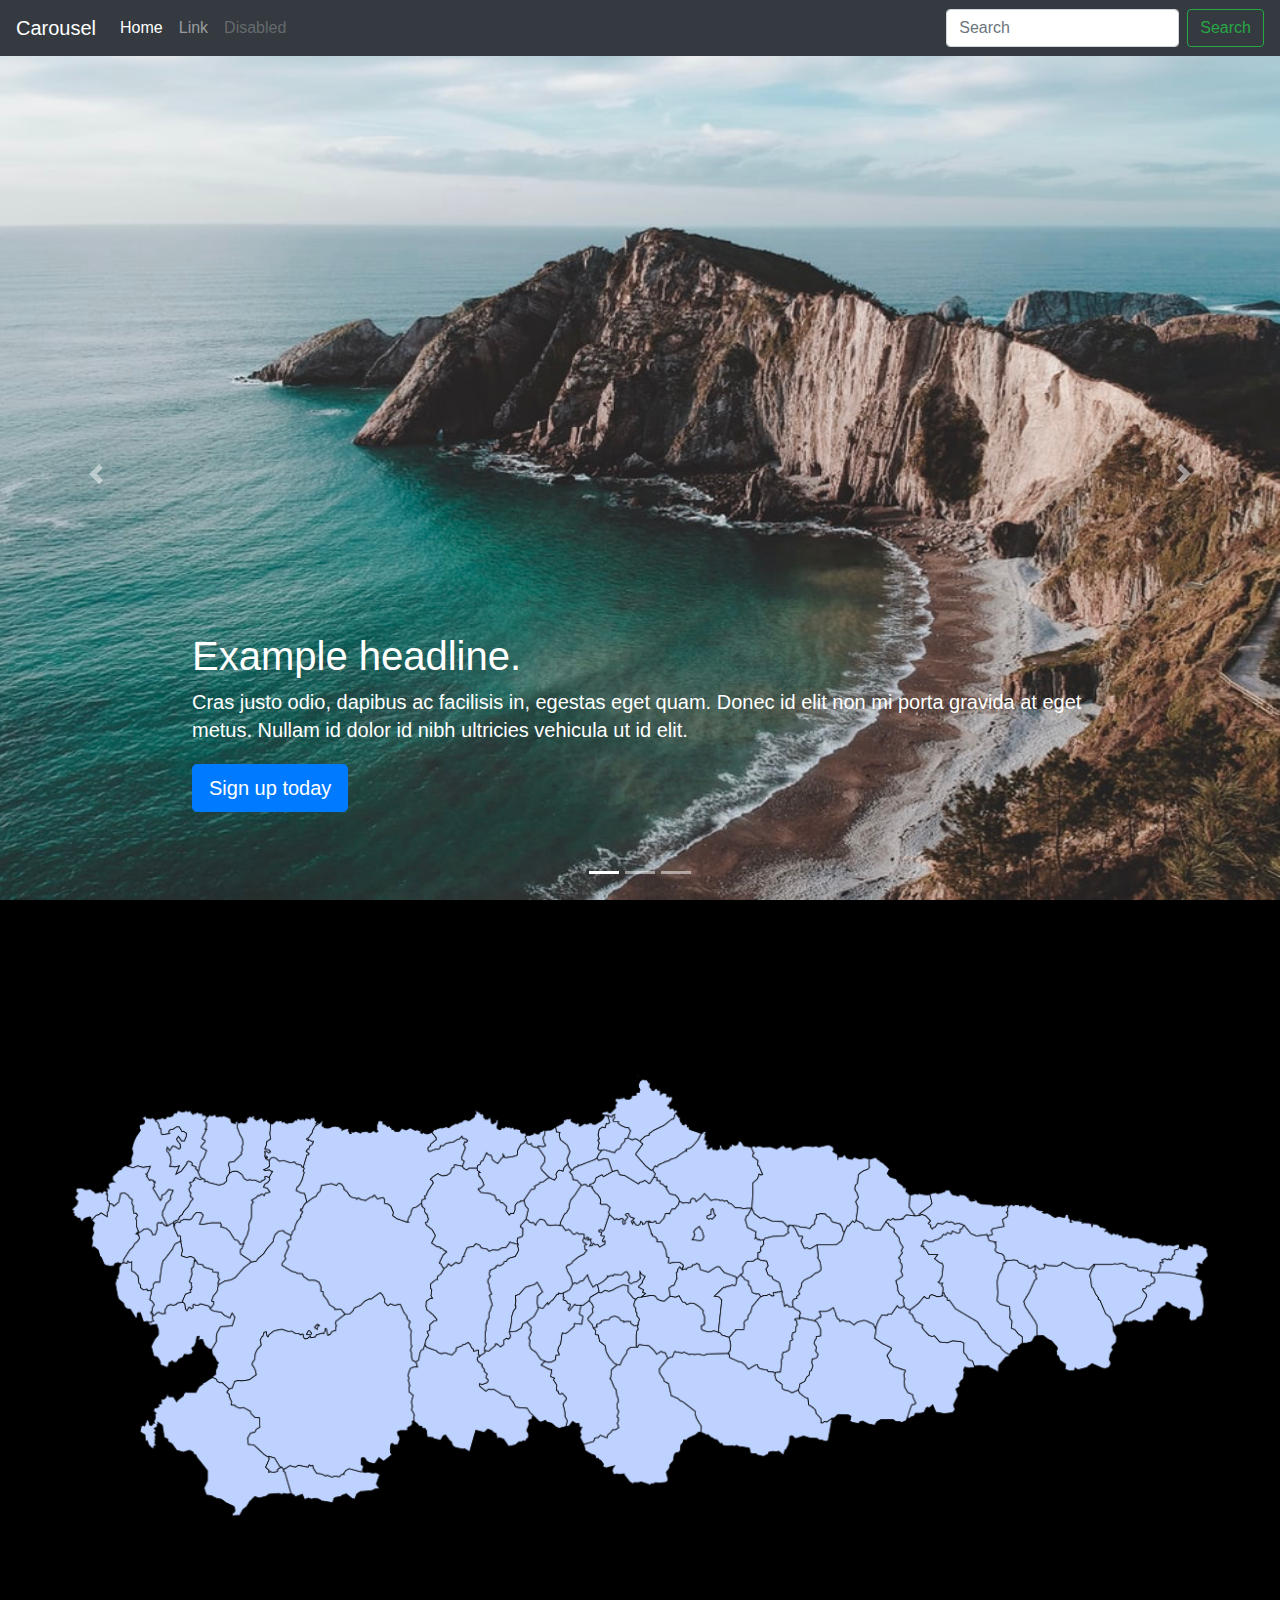
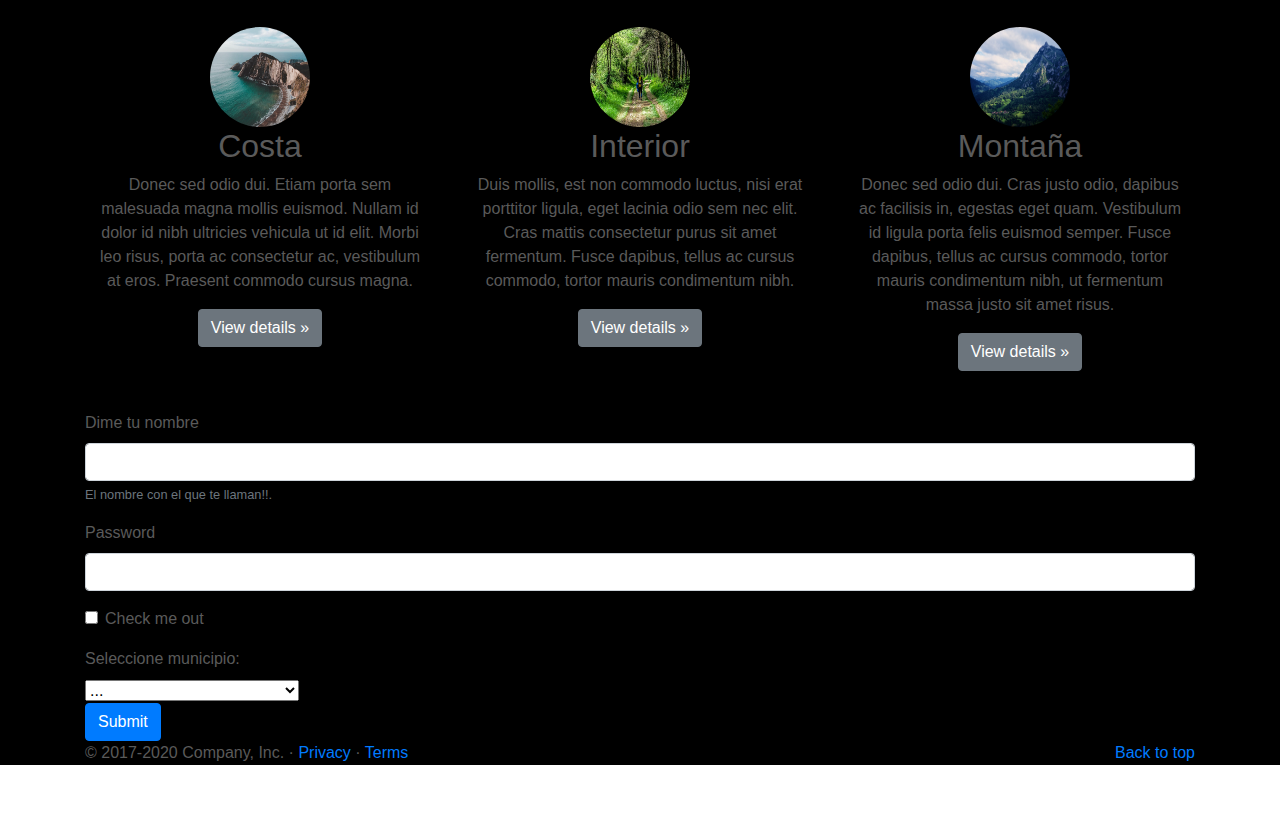
==== commit 98837087: "Parte V" ====
--- a/index.html
+++ b/index.html
@@ -12,7 +12,7 @@
     <link rel="canonical" href="https://getbootstrap.com/docs/4.5/examples/carousel/">
 
     <!-- Bootstrap core CSS -->
-<link rel="stylesheet" href="/css/bootstrap.min.css">    
+<link rel="stylesheet" href="css/bootstrap.min.css">    
 
     <!-- Favicons -->
 <link rel="apple-touch-icon" href="/docs/4.5/assets/img/favicons/apple-touch-icon.png" sizes="180x180">
@@ -42,11 +42,13 @@
       }
     </style>
     <!-- Custom styles for this template -->
-    <link href="/css/carousel.css" rel="stylesheet">
+    <link href="css/carousel.css" rel="stylesheet">
     
-    <link rel="stylesheet" href="/css/estilos.css">
+    <link rel="stylesheet" href="css/estilos.css">
   </head>
   <body>
+   
+<!--   barra superior común a todas las páginas-->
     <header>
   <nav class="navbar navbar-expand-md navbar-dark fixed-top bg-dark">
     <a class="navbar-brand" href="#">Carousel</a>
@@ -73,6 +75,8 @@
   </nav>
 </header>
 
+<!--fin fin barra superior-->
+
 <main role="main">
 
   <div id="myCarousel" class="carousel slide" data-ride="carousel">
@@ -83,7 +87,7 @@
     </ol>
     <div class="carousel-inner">
       <div class="carousel-item active">
-        <img src="/img/costa.jpg" alt="costa">
+        <img src="img/costa.jpg" alt="costa">
         <div class="container">
           <div class="carousel-caption text-left">
             <h1>Example headline.</h1>
@@ -93,7 +97,7 @@
         </div>
       </div>
       <div class="carousel-item">
-         <img src="/img/interior.jpg" alt="interior">
+         <img src="img/interior.jpg" alt="interior">
         <div class="container">
           <div class="carousel-caption">
             <h1>Another example headline.</h1>
@@ -103,7 +107,7 @@
         </div>
       </div>
       <div class="carousel-item">
-         <img src="/img/montana.jpg" alt="montana">
+         <img src="img/montana.jpg" alt="montana">
         <div class="container">
           <div class="carousel-caption text-right">
             <h1>One more for good measure.</h1>
@@ -128,22 +132,71 @@
 <!--
 <div class="row">
     <div class="col-md-12">
-        <img src="/img/Asturias_-_Mapa_municipal.svg.png" alt="Mapa municipal Asturias" class="mapa__centrar-mapa">
+        <img src="img/Asturias_-_Mapa_municipal.svg.png" alt="Mapa municipal Asturias" class="mapa__centrar-mapa">
     </div>
 </div>
 -->
 
-<div class="row">
-    <div class="col-md-12">
-        <img src="/img/Asturias_-_Mapa_municipal.svg.png" alt="Mapa municipal Asturias" class="img-fluid">
+<div class="container-fluid">
+    <div class="row">
+        <div class="col-md-12">
+            <img src="img/Asturias_-_Mapa_municipal.svg.png" alt="Mapa municipal Asturias" class="img-fluid">
+        </div>
     </div>
 </div>
 
-<!--Formulario municipios-->
-
+
+
+
+
+  <!-- Marketing messaging and featurettes
+  ================================================== -->
+  <!-- Wrap the rest of the page in another container to center all the content. -->
+
+  <div class="container marketing">
+
+    <!-- Three columns of text below the carousel -->
+    <div class="row">
+      <div class="col-lg-4">
+        <img src="img/costa.jpg" alt="costa" class="marketing__imagenes">
+        <h2>Costa</h2>
+        <p>Donec sed odio dui. Etiam porta sem malesuada magna mollis euismod. Nullam id dolor id nibh ultricies vehicula ut id elit. Morbi leo risus, porta ac consectetur ac, vestibulum at eros. Praesent commodo cursus magna.</p>
+        <p><a class="btn btn-secondary" href="#" role="button">View details &raquo;</a></p>
+      </div><!-- /.col-lg-4 -->
+      <div class="col-lg-4">
+       <img src="img/interior.jpg" alt="interior" class="marketing__imagenes">
+        <h2>Interior</h2>
+        <p>Duis mollis, est non commodo luctus, nisi erat porttitor ligula, eget lacinia odio sem nec elit. Cras mattis consectetur purus sit amet fermentum. Fusce dapibus, tellus ac cursus commodo, tortor mauris condimentum nibh.</p>
+        <p><a class="btn btn-secondary" href="#" role="button">View details &raquo;</a></p>
+      </div><!-- /.col-lg-4 -->
+      <div class="col-lg-4">
+        <img src="img/montana.jpg" alt="montana" class="marketing__imagenes">
+        <h2>Montaña</h2>
+        <p>Donec sed odio dui. Cras justo odio, dapibus ac facilisis in, egestas eget quam. Vestibulum id ligula porta felis euismod semper. Fusce dapibus, tellus ac cursus commodo, tortor mauris condimentum nibh, ut fermentum massa justo sit amet risus.</p>
+        <p><a class="btn btn-secondary" href="#" role="button">View details &raquo;</a></p>
+      </div><!-- /.col-lg-4 -->
+    </div><!-- /.row -->
+
+   
+<!--   formulario municipios-->
+   
 <form name="frmLocalidad" method="get" action="municipio.html">
-			<input type="hidden" name="w" value="0" />
-			<input type="hidden" name="o" value="0" />
+
+  <div class="form-group">
+    <label for="nombre">Dime tu nombre</label>
+    <input type="text" class="form-control" id="nombre" name="nombre" aria-describedby="emailHelp">
+    <small id="emailHelp" class="form-text text-muted">El nombre con el que te llaman!!.</small>
+  </div>
+  <div class="form-group">
+    <label for="exampleInputPassword1">Password</label>
+    <input type="password" class="form-control" id="exampleInputPassword1" name="contraseña">
+  </div>
+  <div class="form-group form-check">
+    <input type="checkbox" class="form-check-input" id="exampleCheck1" name="check">
+    <label class="form-check-label" for="exampleCheck1">Check me out</label>
+  </div>
+<!--      <button type="submit" class="btn btn-primary">Submit</button>    -->
+			
 			<div class="titulo">
 					<label class="form_nombre_campo" for="localidades_selector">
 						Seleccione municipio:</label>
@@ -230,41 +283,12 @@
 							<option value="villayon-id33077">Villayón</option>
 							<option value="yernes-y-tameza-villabre-id33078">Yernes y Tameza</option>
 							</select>
-						<input type="hidden" name="p" value="33" />
+				<input type="hidden" name="p" value="33" />		
 				<div class="align_right">
-					<input type="submit" value="Buscar" class="form_submit" /></div>
+					<button type="submit" class="btn btn-primary">Submit</button></div>
 			</div>
-		</form>
-
-
-
-  <!-- Marketing messaging and featurettes
-  ================================================== -->
-  <!-- Wrap the rest of the page in another container to center all the content. -->
-
-  <div class="container marketing">
-
-    <!-- Three columns of text below the carousel -->
-    <div class="row">
-      <div class="col-lg-4">
-        <img src="/img/costa.jpg" alt="costa" class="marketing__imagenes">
-        <h2>Costa</h2>
-        <p>Donec sed odio dui. Etiam porta sem malesuada magna mollis euismod. Nullam id dolor id nibh ultricies vehicula ut id elit. Morbi leo risus, porta ac consectetur ac, vestibulum at eros. Praesent commodo cursus magna.</p>
-        <p><a class="btn btn-secondary" href="#" role="button">View details &raquo;</a></p>
-      </div><!-- /.col-lg-4 -->
-      <div class="col-lg-4">
-       <img src="/img/interior.jpg" alt="interior" class="marketing__imagenes">
-        <h2>Interior</h2>
-        <p>Duis mollis, est non commodo luctus, nisi erat porttitor ligula, eget lacinia odio sem nec elit. Cras mattis consectetur purus sit amet fermentum. Fusce dapibus, tellus ac cursus commodo, tortor mauris condimentum nibh.</p>
-        <p><a class="btn btn-secondary" href="#" role="button">View details &raquo;</a></p>
-      </div><!-- /.col-lg-4 -->
-      <div class="col-lg-4">
-        <img src="/img/montana.jpg" alt="montana" class="marketing__imagenes">
-        <h2>Montaña</h2>
-        <p>Donec sed odio dui. Cras justo odio, dapibus ac facilisis in, egestas eget quam. Vestibulum id ligula porta felis euismod semper. Fusce dapibus, tellus ac cursus commodo, tortor mauris condimentum nibh, ut fermentum massa justo sit amet risus.</p>
-        <p><a class="btn btn-secondary" href="#" role="button">View details &raquo;</a></p>
-      </div><!-- /.col-lg-4 -->
-    </div><!-- /.row -->
+</form>
+
 
 
     <!-- START THE FEATURETTES -->
@@ -320,6 +344,6 @@
     <p>&copy; 2017-2020 Company, Inc. &middot; <a href="#">Privacy</a> &middot; <a href="#">Terms</a></p>
   </footer>
 </main>
-<script src="/js/jquery-3.5.1.slim.min.js" integrity="sha384-DfXdz2htPH0lsSSs5nCTpuj/zy4C+OGpamoFVy38MVBnE+IbbVYUew+OrCXaRkfj" crossorigin="anonymous"></script>
-      <script>window.jQuery || document.write('<script src="/js/jquery-3.5.1.slim.min.js"><\/script>')</script><script src="/js/bootstrap.bundle.min.js" integrity="sha384-LtrjvnR4Twt/qOuYxE721u19sVFLVSA4hf/rRt6PrZTmiPltdZcI7q7PXQBYTKyf" crossorigin="anonymous"></script></body>
+<script src="js/jquery-3.5.1.slim.min.js" integrity="sha384-DfXdz2htPH0lsSSs5nCTpuj/zy4C+OGpamoFVy38MVBnE+IbbVYUew+OrCXaRkfj" crossorigin="anonymous"></script>
+      <script>window.jQuery || document.write('<script src="js/jquery-3.5.1.slim.min.js"><\/script>')</script><script src="js/bootstrap.bundle.min.js" integrity="sha384-LtrjvnR4Twt/qOuYxE721u19sVFLVSA4hf/rRt6PrZTmiPltdZcI7q7PXQBYTKyf" crossorigin="anonymous"></script></body>
 </html>
--- a/css/estilos.css
+++ b/css/estilos.css
@@ -77,4 +77,8 @@
     border-radius: 50%;    
 }
 
+.tarjeta__municipio {
+    background: #fff;
+}
 
+
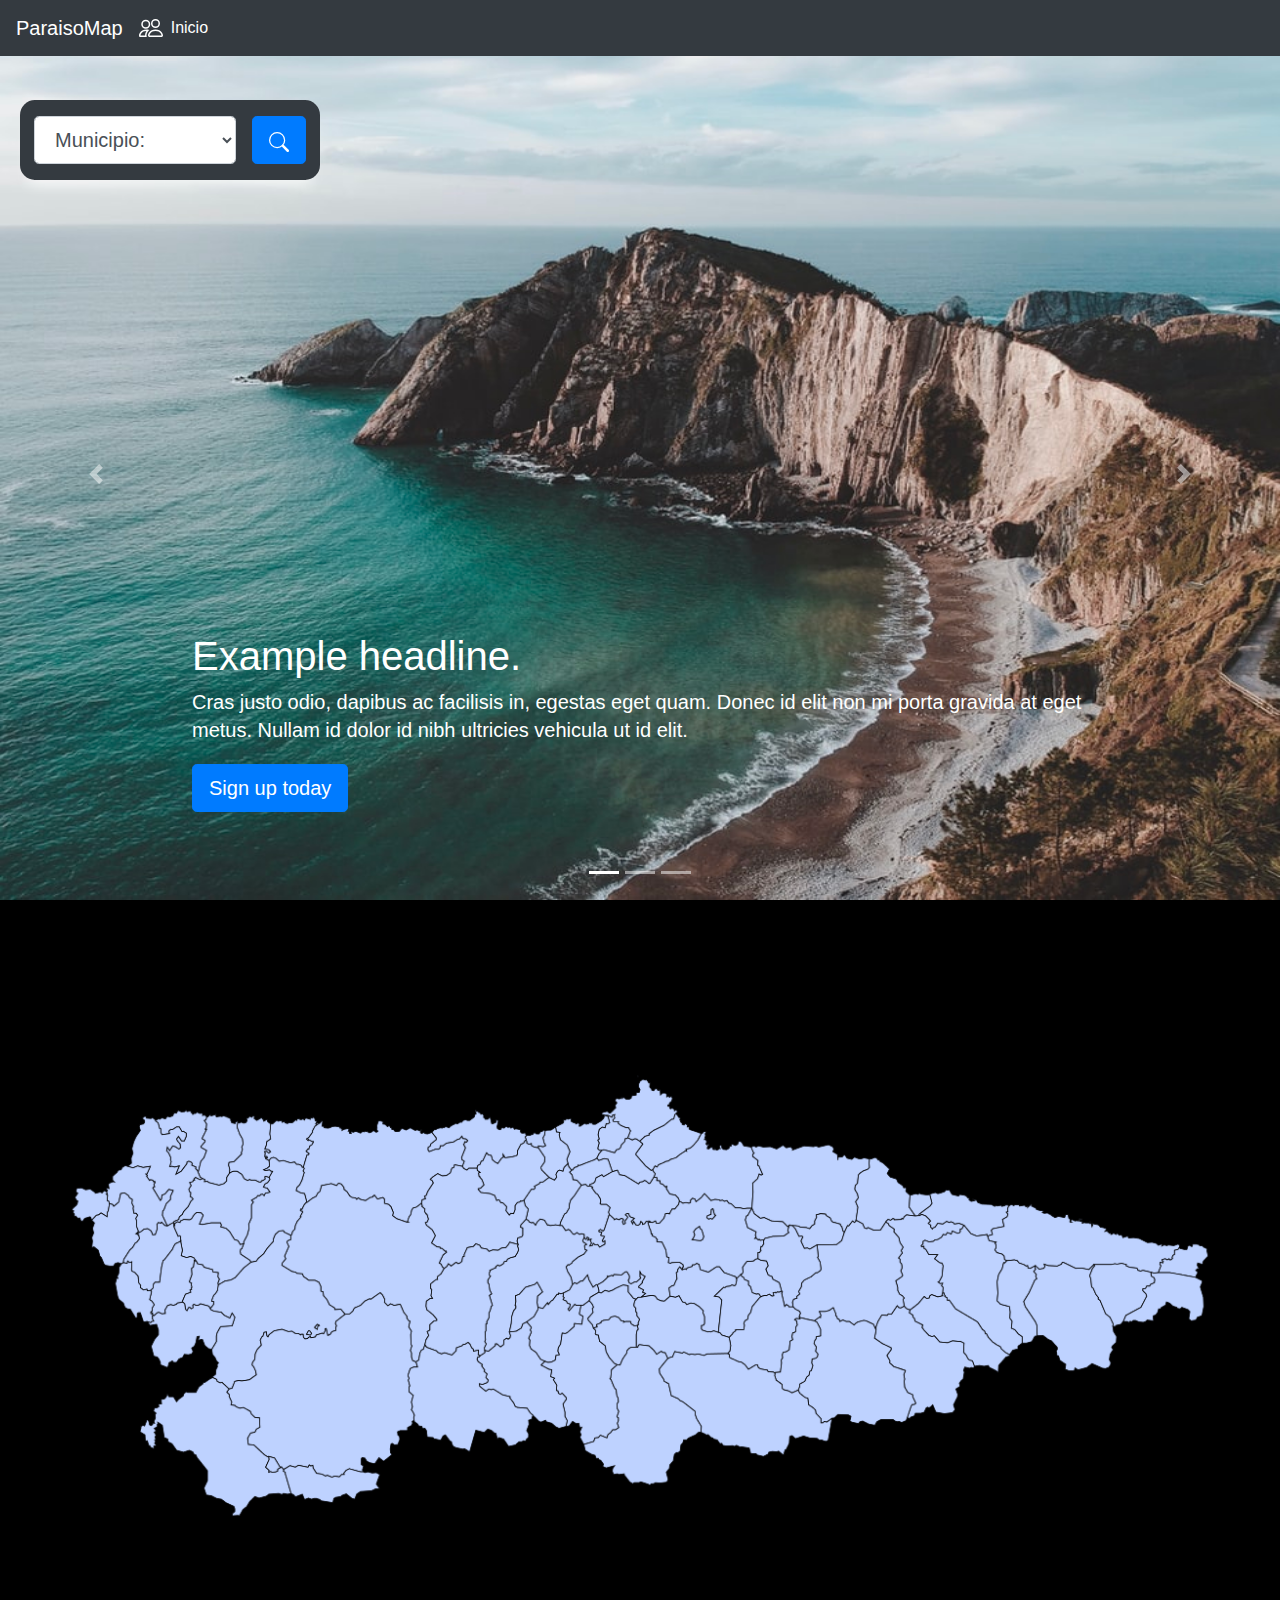
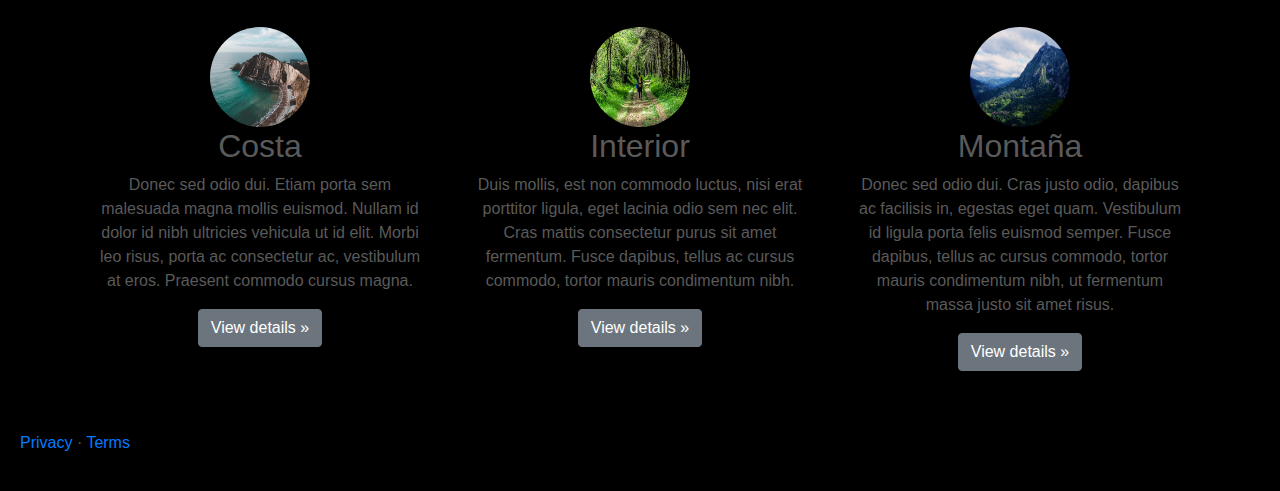
==== commit abcd152c: "PARTE VII - FINAL" ====
--- a/index.html
+++ b/index.html
@@ -50,160 +50,68 @@
    
 <!--   barra superior común a todas las páginas-->
     <header>
-  <nav class="navbar navbar-expand-md navbar-dark fixed-top bg-dark">
-    <a class="navbar-brand" href="#">Carousel</a>
-    <button class="navbar-toggler" type="button" data-toggle="collapse" data-target="#navbarCollapse" aria-controls="navbarCollapse" aria-expanded="false" aria-label="Toggle navigation">
-      <span class="navbar-toggler-icon"></span>
-    </button>
-    <div class="collapse navbar-collapse" id="navbarCollapse">
-      <ul class="navbar-nav mr-auto">
-        <li class="nav-item active">
-          <a class="nav-link" href="#">Home <span class="sr-only">(current)</span></a>
-        </li>
-        <li class="nav-item">
-          <a class="nav-link" href="#">Link</a>
-        </li>
-        <li class="nav-item">
-          <a class="nav-link disabled" href="#" tabindex="-1" aria-disabled="true">Disabled</a>
-        </li>
-      </ul>
-      <form class="form-inline mt-2 mt-md-0">
-        <input class="form-control mr-sm-2" type="text" placeholder="Search" aria-label="Search">
-        <button class="btn btn-outline-success my-2 my-sm-0" type="submit">Search</button>
-      </form>
-    </div>
-  </nav>
-</header>
+     
+      <nav class="navbar navbar-expand-md navbar-dark fixed-top bg-dark">
+
+        <a class="navbar-brand" href="#">ParaisoMap</a>
+        
+        <a href="#pa-login">
+            <svg width="1.5em" height="1.5em" viewBox="0 0 16 16" class="bi bi-people" fill="#fff" xmlns="http://www.w3.org/2000/svg">
+          <path fill-rule="evenodd" d="M15 14s1 0 1-1-1-4-5-4-5 3-5 4 1 1 1 1h8zm-7.995-.944v-.002.002zM7.022 13h7.956a.274.274 0 0 0 .014-.002l.008-.002c-.002-.264-.167-1.03-.76-1.72C13.688 10.629 12.718 10 11 10c-1.717 0-2.687.63-3.24 1.276-.593.69-.759 1.457-.76 1.72a1.05 1.05 0 0 0 .022.004zm7.973.056v-.002.002zM11 7a2 2 0 1 0 0-4 2 2 0 0 0 0 4zm3-2a3 3 0 1 1-6 0 3 3 0 0 1 6 0zM6.936 9.28a5.88 5.88 0 0 0-1.23-.247A7.35 7.35 0 0 0 5 9c-4 0-5 3-5 4 0 .667.333 1 1 1h4.216A2.238 2.238 0 0 1 5 13c0-1.01.377-2.042 1.09-2.904.243-.294.526-.569.846-.816zM4.92 10c-1.668.02-2.615.64-3.16 1.276C1.163 11.97 1 12.739 1 13h3c0-1.045.323-2.086.92-3zM1.5 5.5a3 3 0 1 1 6 0 3 3 0 0 1-6 0zm3-2a2 2 0 1 0 0 4 2 2 0 0 0 0-4z"/>
+        </svg>
+    
+        </a>
+
+        <button class="navbar-toggler" type="button" data-toggle="collapse" data-target="#navbarCollapse" aria-controls="navbarCollapse" aria-expanded="false" aria-label="Toggle navigation">
+          <span class="navbar-toggler-icon"></span>
+        </button>
+
+        <div class="collapse navbar-collapse" id="navbarCollapse">
+          <ul class="navbar-nav mr-auto">
+            <li class="nav-item active">
+              <a class="nav-link" href="index.html">Inicio <span class="sr-only">(current)</span></a>
+<!--            </li>           -->
+          </ul>
+          
+          <script async src="https://cse.google.com/cse.js?cx=014565190561577093809:dl7ecbid_zq"></script>
+          
+          <div class="gcse-search"></div>
+          
+        </div>
+
+      </nav>
+   
+    </header>
 
 <!--fin fin barra superior-->
 
 <main role="main">
-
-  <div id="myCarousel" class="carousel slide" data-ride="carousel">
-    <ol class="carousel-indicators">
-      <li data-target="#myCarousel" data-slide-to="0" class="active"></li>
-      <li data-target="#myCarousel" data-slide-to="1"></li>
-      <li data-target="#myCarousel" data-slide-to="2"></li>
-    </ol>
-    <div class="carousel-inner">
-      <div class="carousel-item active">
-        <img src="img/costa.jpg" alt="costa">
-        <div class="container">
-          <div class="carousel-caption text-left">
-            <h1>Example headline.</h1>
-            <p>Cras justo odio, dapibus ac facilisis in, egestas eget quam. Donec id elit non mi porta gravida at eget metus. Nullam id dolor id nibh ultricies vehicula ut id elit.</p>
-            <p><a class="btn btn-lg btn-primary" href="#" role="button">Sign up today</a></p>
-          </div>
-        </div>
-      </div>
-      <div class="carousel-item">
-         <img src="img/interior.jpg" alt="interior">
-        <div class="container">
-          <div class="carousel-caption">
-            <h1>Another example headline.</h1>
-            <p>Cras justo odio, dapibus ac facilisis in, egestas eget quam. Donec id elit non mi porta gravida at eget metus. Nullam id dolor id nibh ultricies vehicula ut id elit.</p>
-            <p><a class="btn btn-lg btn-primary" href="#" role="button">Learn more</a></p>
-          </div>
-        </div>
-      </div>
-      <div class="carousel-item">
-         <img src="img/montana.jpg" alt="montana">
-        <div class="container">
-          <div class="carousel-caption text-right">
-            <h1>One more for good measure.</h1>
-            <p>Cras justo odio, dapibus ac facilisis in, egestas eget quam. Donec id elit non mi porta gravida at eget metus. Nullam id dolor id nibh ultricies vehicula ut id elit.</p>
-            <p><a class="btn btn-lg btn-primary" href="#" role="button">Browse gallery</a></p>
-          </div>
-        </div>
-      </div>
-    </div>
-    <a class="carousel-control-prev" href="#myCarousel" role="button" data-slide="prev">
-      <span class="carousel-control-prev-icon" aria-hidden="true"></span>
-      <span class="sr-only">Previous</span>
-    </a>
-    <a class="carousel-control-next" href="#myCarousel" role="button" data-slide="next">
-      <span class="carousel-control-next-icon" aria-hidden="true"></span>
-      <span class="sr-only">Next</span>
-    </a>
-  </div>
-  
-<!--  Mapa de Asturias-->
-
-<!--
-<div class="row">
-    <div class="col-md-12">
-        <img src="img/Asturias_-_Mapa_municipal.svg.png" alt="Mapa municipal Asturias" class="mapa__centrar-mapa">
-    </div>
-</div>
--->
-
-<div class="container-fluid">
-    <div class="row">
-        <div class="col-md-12">
-            <img src="img/Asturias_-_Mapa_municipal.svg.png" alt="Mapa municipal Asturias" class="img-fluid">
-        </div>
-    </div>
-</div>
-
-
-
-
-
-  <!-- Marketing messaging and featurettes
-  ================================================== -->
-  <!-- Wrap the rest of the page in another container to center all the content. -->
-
-  <div class="container marketing">
-
-    <!-- Three columns of text below the carousel -->
-    <div class="row">
-      <div class="col-lg-4">
-        <img src="img/costa.jpg" alt="costa" class="marketing__imagenes">
-        <h2>Costa</h2>
-        <p>Donec sed odio dui. Etiam porta sem malesuada magna mollis euismod. Nullam id dolor id nibh ultricies vehicula ut id elit. Morbi leo risus, porta ac consectetur ac, vestibulum at eros. Praesent commodo cursus magna.</p>
-        <p><a class="btn btn-secondary" href="#" role="button">View details &raquo;</a></p>
-      </div><!-- /.col-lg-4 -->
-      <div class="col-lg-4">
-       <img src="img/interior.jpg" alt="interior" class="marketing__imagenes">
-        <h2>Interior</h2>
-        <p>Duis mollis, est non commodo luctus, nisi erat porttitor ligula, eget lacinia odio sem nec elit. Cras mattis consectetur purus sit amet fermentum. Fusce dapibus, tellus ac cursus commodo, tortor mauris condimentum nibh.</p>
-        <p><a class="btn btn-secondary" href="#" role="button">View details &raquo;</a></p>
-      </div><!-- /.col-lg-4 -->
-      <div class="col-lg-4">
-        <img src="img/montana.jpg" alt="montana" class="marketing__imagenes">
-        <h2>Montaña</h2>
-        <p>Donec sed odio dui. Cras justo odio, dapibus ac facilisis in, egestas eget quam. Vestibulum id ligula porta felis euismod semper. Fusce dapibus, tellus ac cursus commodo, tortor mauris condimentum nibh, ut fermentum massa justo sit amet risus.</p>
-        <p><a class="btn btn-secondary" href="#" role="button">View details &raquo;</a></p>
-      </div><!-- /.col-lg-4 -->
-    </div><!-- /.row -->
-
-   
-<!--   formulario municipios-->
-   
-<form name="frmLocalidad" method="get" action="municipio.html">
-
-  <div class="form-group">
-    <label for="nombre">Dime tu nombre</label>
-    <input type="text" class="form-control" id="nombre" name="nombre" aria-describedby="emailHelp">
-    <small id="emailHelp" class="form-text text-muted">El nombre con el que te llaman!!.</small>
-  </div>
-  <div class="form-group">
-    <label for="exampleInputPassword1">Password</label>
-    <input type="password" class="form-control" id="exampleInputPassword1" name="contraseña">
-  </div>
-  <div class="form-group form-check">
-    <input type="checkbox" class="form-check-input" id="exampleCheck1" name="check">
-    <label class="form-check-label" for="exampleCheck1">Check me out</label>
-  </div>
-<!--      <button type="submit" class="btn btn-primary">Submit</button>    -->
-			
+  
+  
+<!--  formulario arriba-->
+   
+    <div class="pa-login" id="pa-login">
+         <form action="#">
+             <input type="text" placeholder="usuario">
+             <input type="password" placeholder="contraseña">
+             <button type="submit" class="btn btn-sm btn-primary">Enviar</button>
+         </form>
+    </div>
+     
+     
+    <div class="pa-flotar">     
+  
+      <div class="formulario-en-linea">
+          
+          
+          <form name="cabecera" method="get" action="municipio.html">
+
+        
 			<div class="titulo">
-					<label class="form_nombre_campo" for="localidades_selector">
-						Seleccione municipio:</label>
 			</div>
-			<div class="contenedor_central">
-						<select class="form_combo_box" name="l" id="localidades_selector">
-							<option selected="selected" value="">...</option>
+			<div class="contenedor_central d-flex">
+						<select class="form-control form-control-lg mr-3" name="l" id="localidades_selector">
+							<option selected="selected" value="">Municipio:</option>
 							<option value="allande-pola-de-allande-id33001">Allande</option>
 							<option value="aller-cabanaquinta-cabanaquinta-id33002">Aller</option>
 							<option value="amieva-sames-id33003">Amieva</option>
@@ -283,11 +191,134 @@
 							<option value="villayon-id33077">Villayón</option>
 							<option value="yernes-y-tameza-villabre-id33078">Yernes y Tameza</option>
 							</select>
-				<input type="hidden" name="p" value="33" />		
-				<div class="align_right">
-					<button type="submit" class="btn btn-primary">Submit</button></div>
-			</div>
-</form>
+						<input type="hidden" name="p" value="33" />
+
+					<button type="submit" class="btn btn-lg btn-primary">
+                
+                <svg width="1em" height="1em" viewBox="0 0 16 16" class="bi bi-search" fill="currentColor" xmlns="http://www.w3.org/2000/svg">
+  <path fill-rule="evenodd" d="M10.442 10.442a1 1 0 0 1 1.415 0l3.85 3.85a1 1 0 0 1-1.414 1.415l-3.85-3.85a1 1 0 0 1 0-1.415z"/>
+  <path fill-rule="evenodd" d="M6.5 12a5.5 5.5 0 1 0 0-11 5.5 5.5 0 0 0 0 11zM13 6.5a6.5 6.5 0 1 1-13 0 6.5 6.5 0 0 1 13 0z"/>
+</svg>
+                
+                
+                </button>
+                
+            </div>
+
+		</form>          
+          
+      </div>
+  </div>
+
+ 
+ 
+ 
+<!-- fin fin formulario arriba-->
+  
+  
+
+  <div id="myCarousel" class="carousel slide" data-ride="carousel">
+    <ol class="carousel-indicators">
+      <li data-target="#myCarousel" data-slide-to="0" class="active"></li>
+      <li data-target="#myCarousel" data-slide-to="1"></li>
+      <li data-target="#myCarousel" data-slide-to="2"></li>
+    </ol>
+    <div class="carousel-inner">
+      <div class="carousel-item active vh-100">
+        <img src="img/costa.jpg" alt="costa">
+        <div class="container">
+          <div class="carousel-caption text-left">
+            <h1>Example headline.</h1>
+            <p>Cras justo odio, dapibus ac facilisis in, egestas eget quam. Donec id elit non mi porta gravida at eget metus. Nullam id dolor id nibh ultricies vehicula ut id elit.</p>
+            <p><a class="btn btn-lg btn-primary" href="#" role="button">Sign up today</a></p>
+          </div>
+        </div>
+      </div>
+      <div class="carousel-item vh-100">
+         <img src="img/interior.jpg" alt="interior">
+        <div class="container">
+          <div class="carousel-caption">
+            <h1>Another example headline.</h1>
+            <p>Cras justo odio, dapibus ac facilisis in, egestas eget quam. Donec id elit non mi porta gravida at eget metus. Nullam id dolor id nibh ultricies vehicula ut id elit.</p>
+            <p><a class="btn btn-lg btn-primary" href="#" role="button">Learn more</a></p>
+          </div>
+        </div>
+      </div>
+      <div class="carousel-item vh-100">
+         <img src="img/montana.jpg" alt="montana">
+        <div class="container">
+          <div class="carousel-caption text-right">
+            <h1>One more for good measure.</h1>
+            <p>Cras justo odio, dapibus ac facilisis in, egestas eget quam. Donec id elit non mi porta gravida at eget metus. Nullam id dolor id nibh ultricies vehicula ut id elit.</p>
+            <p><a class="btn btn-lg btn-primary" href="#" role="button">Browse gallery</a></p>
+          </div>
+        </div>
+      </div>
+    </div>
+    <a class="carousel-control-prev" href="#myCarousel" role="button" data-slide="prev">
+      <span class="carousel-control-prev-icon" aria-hidden="true"></span>
+      <span class="sr-only">Previous</span>
+    </a>
+    <a class="carousel-control-next" href="#myCarousel" role="button" data-slide="next">
+      <span class="carousel-control-next-icon" aria-hidden="true"></span>
+      <span class="sr-only">Next</span>
+    </a>
+  </div>
+  
+<!--  Mapa de Asturias-->
+
+<!--
+<div class="row">
+    <div class="col-md-12">
+        <img src="img/Asturias_-_Mapa_municipal.svg.png" alt="Mapa municipal Asturias" class="mapa__centrar-mapa">
+    </div>
+</div>
+-->
+
+<div class="container-fluid">
+    <div class="row">
+        <div class="col-md-12">
+            <img src="img/Asturias_-_Mapa_municipal.svg.png" alt="Mapa municipal Asturias" class="img-fluid">
+        </div>
+    </div>
+</div>
+
+
+
+
+
+  <!-- Marketing messaging and featurettes
+  ================================================== -->
+  <!-- Wrap the rest of the page in another container to center all the content. -->
+
+  <div class="container marketing">
+
+    <!-- Three columns of text below the carousel -->
+    <div class="row">
+      <div class="col-lg-4">
+        <img src="img/costa.jpg" alt="costa" class="marketing__imagenes">
+        <h2>Costa</h2>
+        <p>Donec sed odio dui. Etiam porta sem malesuada magna mollis euismod. Nullam id dolor id nibh ultricies vehicula ut id elit. Morbi leo risus, porta ac consectetur ac, vestibulum at eros. Praesent commodo cursus magna.</p>
+        <p><a class="btn btn-secondary" href="#" role="button">View details &raquo;</a></p>
+      </div><!-- /.col-lg-4 -->
+      <div class="col-lg-4">
+       <img src="img/interior.jpg" alt="interior" class="marketing__imagenes">
+        <h2>Interior</h2>
+        <p>Duis mollis, est non commodo luctus, nisi erat porttitor ligula, eget lacinia odio sem nec elit. Cras mattis consectetur purus sit amet fermentum. Fusce dapibus, tellus ac cursus commodo, tortor mauris condimentum nibh.</p>
+        <p><a class="btn btn-secondary" href="#" role="button">View details &raquo;</a></p>
+      </div><!-- /.col-lg-4 -->
+      <div class="col-lg-4">
+        <img src="img/montana.jpg" alt="montana" class="marketing__imagenes">
+        <h2>Montaña</h2>
+        <p>Donec sed odio dui. Cras justo odio, dapibus ac facilisis in, egestas eget quam. Vestibulum id ligula porta felis euismod semper. Fusce dapibus, tellus ac cursus commodo, tortor mauris condimentum nibh, ut fermentum massa justo sit amet risus.</p>
+        <p><a class="btn btn-secondary" href="#" role="button">View details &raquo;</a></p>
+      </div><!-- /.col-lg-4 -->
+    </div><!-- /.row -->
+
+   
+<!--   formulario municipios-->
+   
+
 
 
 
@@ -338,12 +369,16 @@
   </div><!-- /.container -->
 
 
-  <!-- FOOTER -->
-  <footer class="container">
-    <p class="float-right"><a href="#">Back to top</a></p>
-    <p>&copy; 2017-2020 Company, Inc. &middot; <a href="#">Privacy</a> &middot; <a href="#">Terms</a></p>
+ <!-- FOOTER -->
+  <footer class="card-body panegro">
+    <p><a href="#">Privacy</a> &middot; <a href="#">Terms</a></p>
   </footer>
-</main>
-<script src="js/jquery-3.5.1.slim.min.js" integrity="sha384-DfXdz2htPH0lsSSs5nCTpuj/zy4C+OGpamoFVy38MVBnE+IbbVYUew+OrCXaRkfj" crossorigin="anonymous"></script>
-      <script>window.jQuery || document.write('<script src="js/jquery-3.5.1.slim.min.js"><\/script>')</script><script src="js/bootstrap.bundle.min.js" integrity="sha384-LtrjvnR4Twt/qOuYxE721u19sVFLVSA4hf/rRt6PrZTmiPltdZcI7q7PXQBYTKyf" crossorigin="anonymous"></script></body>
+  
+  
+    </main>
+
+    <script src="js/jquery-3.5.1.slim.min.js" integrity="sha384-DfXdz2htPH0lsSSs5nCTpuj/zy4C+OGpamoFVy38MVBnE+IbbVYUew+OrCXaRkfj" crossorigin="anonymous"></script>
+          <script>window.jQuery || document.write('<script src="js/jquery-3.5.1.slim.min.js"><\/script>')</script><script src="js/bootstrap.bundle.min.js" integrity="sha384-LtrjvnR4Twt/qOuYxE721u19sVFLVSA4hf/rRt6PrZTmiPltdZcI7q7PXQBYTKyf" crossorigin="anonymous"></script>
+      
+  </body>
 </html>
--- a/css/carousel.css
+++ b/css/carousel.css
@@ -4,7 +4,7 @@
 
 body {
   padding-top: 3rem;
-  padding-bottom: 3rem;
+  padding-bottom: 0;
   color: #5a5a5a;
 }
 
--- a/css/estilos.css
+++ b/css/estilos.css
@@ -66,7 +66,7 @@
 }
 
 .carousel-item {
-    height: 100vh;
+/*    height: 100vh;*/
     margin-top: -48px;
 }
 
@@ -82,3 +82,143 @@
 }
 
 
+
+/*valoracion estrellas*/
+
+#form {
+  width: 250px;
+  margin: 0 auto;
+  height: 50px;
+}
+
+#form p {
+  text-align: center;
+}
+
+#form label {
+  font-size: 20px;
+}
+
+input[type="radio"] {
+  display: none;
+}
+
+label {
+  color: grey;
+}
+
+.clasificacion {
+  direction: rtl;
+  unicode-bidi: bidi-override;
+}
+
+label:hover,
+label:hover ~ label {
+  color: orange;
+}
+
+input[type="radio"]:checked ~ label {
+  color: orange;
+}
+
+/*fin fin valoracion estrellas*/
+
+
+.titulo-sitio {
+    font-size: 20px;
+    margin-top: 14px;
+    margin-bottom: -5px;
+    color: rgba(100,100,100,1);
+}
+
+
+.extrellas-valoración {
+    display: inline-block;
+}
+
+.numero-valoracion {
+    font-size: 12px;
+    margin-left: 5px;
+}
+
+
+
+
+/*********************************/
+/*   #ESTILOS FORMULARIO ARRIBA  */
+/*********************************/
+.formulario-en-linea {
+    width: 100%;
+    height: 80px;
+    background: #343a40;
+    color: #fff;
+    display: flex;
+    align-items: center;
+    justify-content: center;
+    padding-top:  0px;
+}
+
+.pa-flotar {
+    z-index: 1000;
+    width: 300px;
+     position: fixed;
+    top: 100px;
+    background: #343a40;
+    margin: 0 20px;
+    padding: 0px 14px;
+    border-radius: 15px;
+    display: flex;
+    align-items: center;
+    justify-content: center;
+    box-shadow: 0px 13px 14px -8px rgba(255,255,255,0.72);
+     transition: all 0.5s ease-out;
+}
+
+
+.tuneo-icono {
+    color: #fff;
+}
+
+
+
+
+
+.pa-login {
+    z-index: 1000;
+    width: 200px;
+    background: #343a40;
+    position: fixed;
+    top: 70px;
+    left: 150px; 
+    
+    display: flex;
+    flex-direction: column;
+    justify-content: center;
+    align-items: center;
+    
+    padding: 5px;
+    border-radius: 5px;
+     transition: all 0.5s ease-out;
+    opacity: 0;
+}
+
+
+.pa-login form{    
+    display: flex;
+    flex-direction: column;
+    justify-content: center;
+    align-items: center;
+}
+
+.pa-login form input{    
+    margin-bottom: 10px;
+}
+
+.pa-login:target {
+    opacity: 1;
+}
+
+.pa-login:target + div.pa-flotar{
+    top: 200px;    
+}
+
